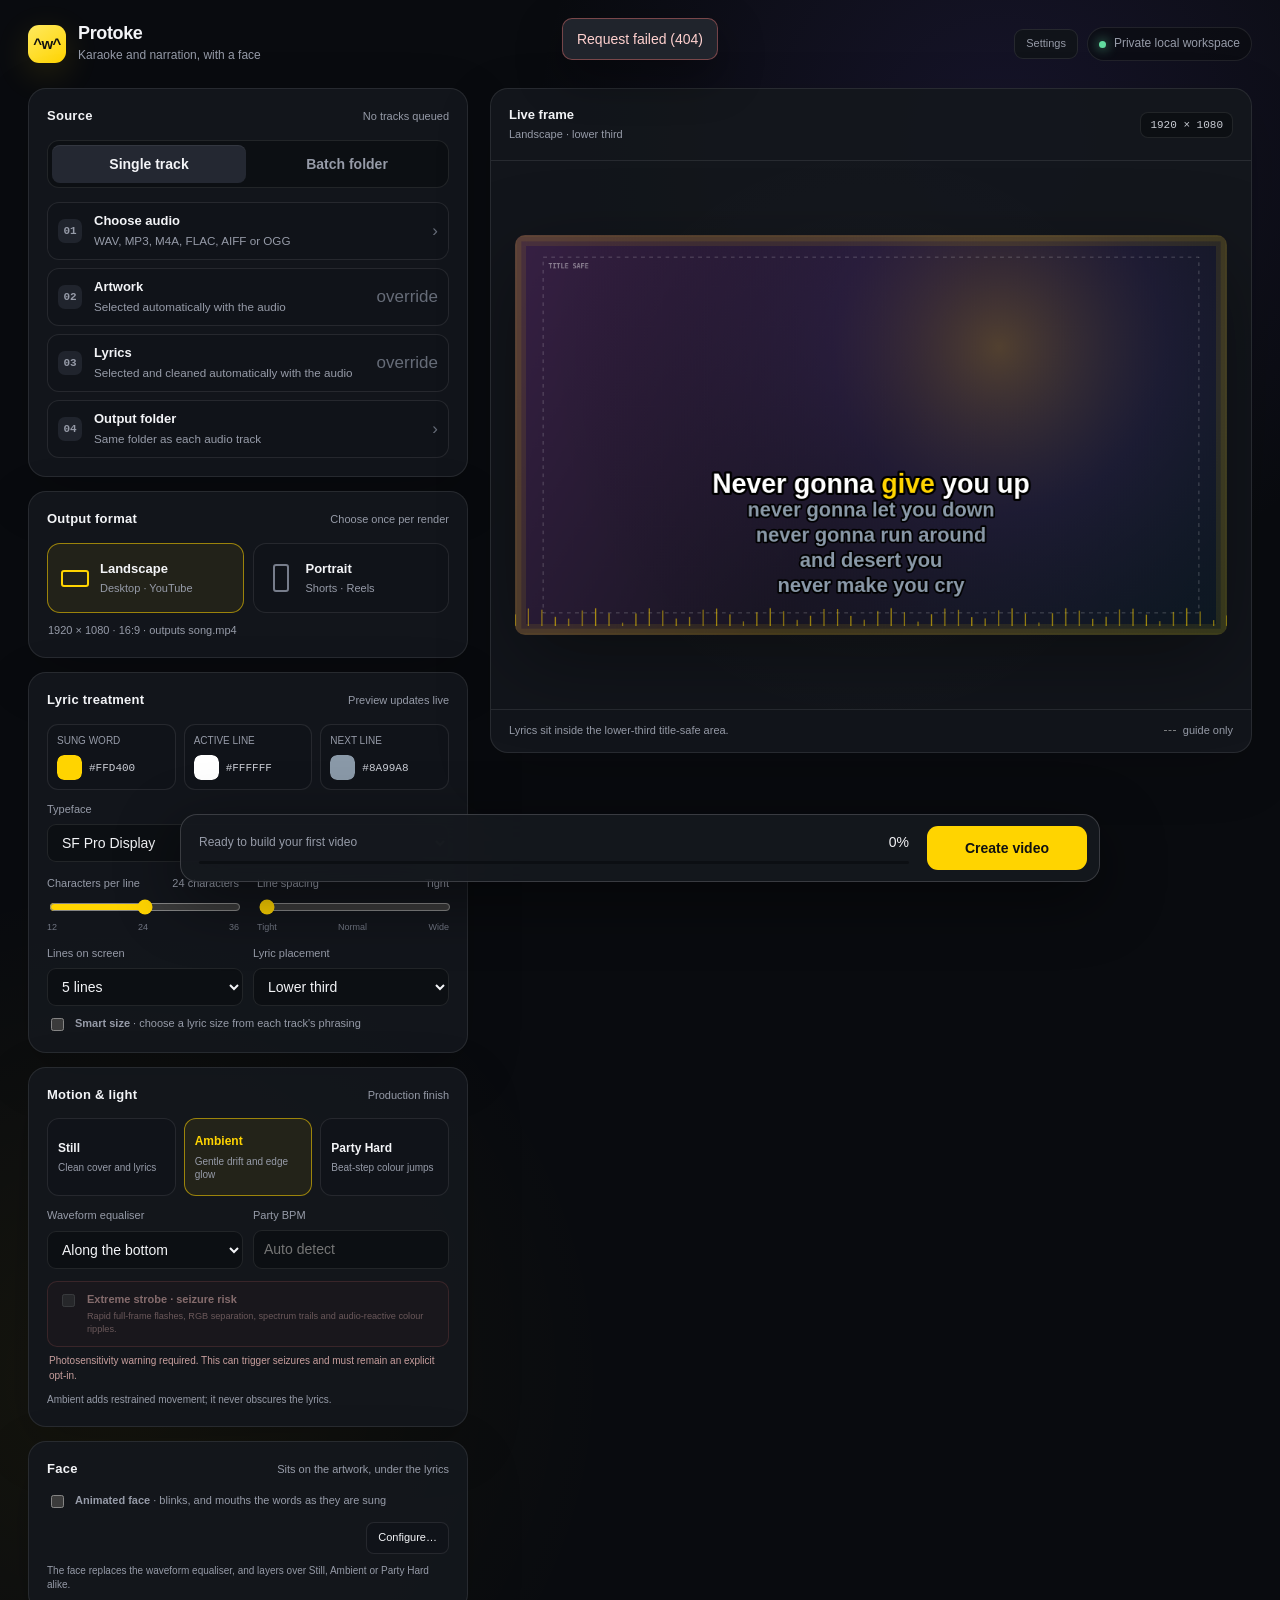
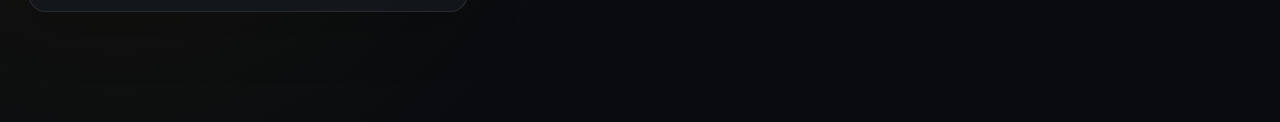
==== index.html @ 63c81ce2 "Protoke: a karaoke and narration renderer with a protogen visor face Split out of snepssen/tools-cor" ====
<!doctype html>
<html lang="en">
<head>
<meta charset="utf-8">
<meta name="viewport" content="width=device-width, initial-scale=1">
<title>Protoke</title>
<style>
  :root{color-scheme:dark;--bg:#090b0f;--panel:rgba(20,23,29,.92);--panel2:#101319;--edge:rgba(255,255,255,.09);--edge2:rgba(255,255,255,.16);--text:#f3f4f7;--muted:#969ba8;--accent:#ffd400;--green:#62dca0;--red:#ff7c78;--radius:18px}
  *{box-sizing:border-box} html{min-height:100%;background:var(--bg)}
  body{margin:0;min-height:100vh;color:var(--text);font:14px/1.45 Inter,ui-sans-serif,-apple-system,BlinkMacSystemFont,"SF Pro Display","Helvetica Neue",sans-serif;background:radial-gradient(circle at 78% 8%,rgba(87,65,174,.17),transparent 29rem),radial-gradient(circle at 9% 80%,rgba(255,212,0,.055),transparent 31rem),var(--bg)}
  button,input,select{font:inherit}button{color:inherit}button:focus-visible,input:focus-visible,select:focus-visible,summary:focus-visible{outline:2px solid var(--accent);outline-offset:2px}
  .app{width:min(1440px,100%);margin:0 auto;padding:24px 28px 110px}.topbar{display:flex;align-items:center;justify-content:space-between;gap:20px;margin-bottom:24px}.brand{display:flex;align-items:center;gap:12px}.mark{width:38px;height:38px;border-radius:11px;display:grid;place-items:center;color:#111;font-weight:900;font-size:15px;letter-spacing:-.5px;background:linear-gradient(145deg,#ffe95f,var(--accent));box-shadow:0 10px 35px rgba(255,212,0,.14)}
  h1{font-size:18px;line-height:1.1;margin:0;letter-spacing:-.02em}.eyebrow{margin-top:3px;color:var(--muted);font-size:12px}.local-badge{display:flex;align-items:center;gap:8px;padding:7px 11px;border:1px solid var(--edge);border-radius:999px;color:var(--muted);background:rgba(10,12,16,.62);font-size:12px}.local-badge i{width:7px;height:7px;border-radius:50%;background:var(--green);box-shadow:0 0 12px var(--green)}
  .workspace{display:grid;grid-template-columns:minmax(360px,440px) minmax(480px,1fr);gap:22px;align-items:start}.controls{display:grid;gap:14px}.panel{border:1px solid var(--edge);border-radius:var(--radius);background:var(--panel);box-shadow:0 18px 55px rgba(0,0,0,.17);overflow:hidden}.panel-body{padding:18px}.panel-title{display:flex;align-items:baseline;justify-content:space-between;gap:12px;margin:0 0 14px}.panel-title h2{margin:0;font-size:13px;letter-spacing:.02em}.panel-title span{color:var(--muted);font-size:11px}
  .segmented{display:grid;grid-template-columns:1fr 1fr;gap:4px;padding:4px;border:1px solid var(--edge);border-radius:12px;background:#0c0f13}.segment{appearance:none;border:0;background:transparent;color:var(--muted);padding:9px 10px;border-radius:8px;cursor:pointer;font-weight:650;transition:.16s ease}.segment:hover{color:var(--text)}.segment[aria-pressed="true"]{color:var(--text);background:#242832;box-shadow:0 1px 0 rgba(255,255,255,.07) inset}
  .source-list{display:grid;gap:8px;margin-top:14px}.source-row{width:100%;display:grid;grid-template-columns:26px minmax(0,1fr) auto;align-items:center;gap:10px;min-height:58px;padding:9px 10px;text-align:left;cursor:pointer;border:1px solid var(--edge);border-radius:12px;background:var(--panel2)}.source-row:hover{border-color:var(--edge2);background:#151922}.step{width:24px;height:24px;display:grid;place-items:center;border-radius:7px;color:var(--muted);background:#20242d;font:700 11px/1 ui-monospace,monospace}.source-copy{min-width:0}.source-copy strong{display:block;font-size:13px}.source-copy small{display:block;color:var(--muted);overflow:hidden;white-space:nowrap;text-overflow:ellipsis;margin-top:2px}.chevron{color:#666c78;font-size:17px}.file-list{display:none;margin:-1px 8px 4px 36px;color:var(--muted);font:11px/1.55 ui-monospace,monospace;max-height:76px;overflow:auto}.file-list.visible{display:block}
  .source-row.done{border-color:rgba(98,220,160,.24);background:rgba(98,220,160,.045)}.source-row.done .step{color:#07140e;background:var(--green)}.source-row.done .source-copy strong{color:#dff9ec}.source-row.done .chevron{font-size:10px;color:var(--green)}
  .format-grid{display:grid;grid-template-columns:1fr 1fr;gap:9px}.format-card{display:grid;grid-template-columns:30px minmax(0,1fr);gap:10px;align-items:center;min-height:70px;padding:12px;text-align:left;cursor:pointer;border:1px solid var(--edge);border-radius:13px;background:var(--panel2);transition:.16s ease}.format-card:hover{border-color:var(--edge2)}.format-card[aria-pressed="true"]{border-color:rgba(255,212,0,.55);background:rgba(255,212,0,.07)}.frame-icon{border:2px solid currentColor;border-radius:3px;color:#777d8b;justify-self:center}.frame-icon.landscape{width:28px;height:17px}.frame-icon.portrait{width:16px;height:28px}.format-card[aria-pressed="true"] .frame-icon{color:var(--accent)}.format-card strong,.format-card small{display:block}.format-card strong{font-size:13px}.format-card small{color:var(--muted);margin-top:2px;font-size:11px}.format-meta{margin:10px 1px 0;color:var(--muted);font-size:11px}
  .settings-grid{display:grid;grid-template-columns:repeat(3,1fr);gap:8px}.color-control{border:1px solid var(--edge);border-radius:11px;background:var(--panel2);padding:9px}.color-control label{display:block;color:var(--muted);font-size:10px;margin-bottom:7px}.color-line{display:flex;align-items:center;gap:7px}input[type="color"]{appearance:none;width:25px;height:25px;padding:0;border:0;border-radius:7px;background:none;cursor:pointer;overflow:hidden}input[type="color"]::-webkit-color-swatch-wrapper{padding:0}input[type="color"]::-webkit-color-swatch{border:0;border-radius:7px}.hex{font:11px ui-monospace,monospace;color:#c9ccd4}.field{display:grid;gap:6px;margin-top:12px}.field label,.range-head{color:var(--muted);font-size:11px}select,input[type="text"],input[type="number"]{width:100%;min-height:38px;color:var(--text);background:#0c0f13;border:1px solid var(--edge);border-radius:9px;padding:8px 10px}.range-row{display:grid;grid-template-columns:1fr 1fr;gap:18px;margin-top:14px}.range-head{display:flex;justify-content:space-between;gap:8px;margin-bottom:5px}input[type="range"]{width:100%;accent-color:var(--accent)}.range-labels{display:flex;justify-content:space-between;color:#707582;font-size:9px}.check{display:flex;gap:8px;align-items:flex-start;color:var(--muted);font-size:11px;margin-top:10px}.check input{accent-color:var(--accent);margin-top:2px}
  .layout-grid{display:grid;grid-template-columns:1fr 1fr;gap:10px}.energy-grid{display:grid;grid-template-columns:repeat(3,1fr);gap:8px}.energy-card{min-height:78px;padding:10px;text-align:left;cursor:pointer;border:1px solid var(--edge);border-radius:12px;background:var(--panel2)}.energy-card strong,.energy-card small{display:block}.energy-card strong{font-size:12px}.energy-card small{margin-top:4px;color:var(--muted);font-size:10px;line-height:1.35}.energy-card[aria-pressed="true"]{border-color:rgba(255,212,0,.55);background:rgba(255,212,0,.07)}.energy-card[aria-pressed="true"] strong{color:var(--accent)}.visual-fields{display:grid;grid-template-columns:1fr 1fr;gap:10px}.hint{margin:10px 0 0;color:var(--muted);font-size:10px}.field-note{color:#707582;font-size:10px;line-height:1.4}.face-fields{margin-top:4px}
  .scrim{position:fixed;inset:0;background:rgba(4,6,9,.72);backdrop-filter:blur(3px);display:none;z-index:60;align-items:flex-start;justify-content:center;padding:26px 16px;overflow:auto}
  .scrim.open{display:flex}
  .sheet{width:min(560px,100%);background:var(--panel);border:1px solid var(--edge);border-radius:16px;box-shadow:0 24px 60px rgba(0,0,0,.55)}
  .sheet-head{display:flex;align-items:center;justify-content:space-between;gap:12px;padding:15px 17px;border-bottom:1px solid var(--edge)}
  .sheet-head h2{font-size:14px;margin:0}
  .sheet-head p{margin:3px 0 0;color:var(--muted);font-size:10px}
  .sheet-body{padding:15px 17px 17px}
  .sheet-tabs{display:flex;gap:6px;margin-bottom:13px}
  .sheet-tab{flex:1;min-height:32px;border-radius:9px;border:1px solid var(--edge);background:var(--panel2);color:var(--muted);font-size:11px;cursor:pointer}
  .sheet-tab[aria-selected="true"]{border-color:rgba(255,212,0,.55);background:rgba(255,212,0,.07);color:var(--accent)}
  .sheet-page[hidden]{display:none}
  .close{min-height:30px;min-width:30px;border-radius:8px;border:1px solid var(--edge);background:var(--panel2);color:var(--text);cursor:pointer;font-size:15px;line-height:1}
  .summary-row{display:flex;align-items:center;justify-content:space-between;gap:10px;margin-top:11px}
  .summary-row .chips{display:flex;flex-wrap:wrap;gap:5px}
  .chip{font:10px ui-monospace,monospace;color:#c9ccd4;background:var(--panel2);border:1px solid var(--edge);border-radius:999px;padding:3px 8px}
  .gear{min-height:30px;border-radius:9px;border:1px solid var(--edge);background:var(--panel2);color:var(--muted);cursor:pointer;font-size:11px;padding:0 11px}
  .editor{margin-top:12px;border:1px solid var(--edge);border-radius:12px;background:var(--panel2);padding:11px}
  .editor summary{cursor:pointer;color:var(--muted);font-size:11px;list-style:none}
  .editor summary::-webkit-details-marker{display:none}
  .editor summary::before{content:"+ ";color:var(--accent)}
  .editor[open] summary::before{content:"– "}
  .editor-body{margin-top:11px}
  .dial-grid{display:grid;grid-template-columns:1fr 1fr;gap:9px 14px}
  .dial{display:grid;gap:3px}
  .dial label{display:flex;justify-content:space-between;color:var(--muted);font-size:10px}
  .dial label b{color:#c9ccd4;font-weight:500;font:11px ui-monospace,monospace}
  .dial input{width:100%}
  .dial-group{margin-top:11px;color:#707582;font-size:9px;letter-spacing:.09em;text-transform:uppercase}
  .preview-face{width:100%;height:150px;border:1px solid var(--edge);border-radius:10px;background:#07090c;display:block}
  .editor-actions{display:flex;gap:7px;margin-top:10px;align-items:center}
  .editor-actions input[type="text"]{flex:1;min-height:32px}
  .mini{min-height:32px;padding:0 11px;border-radius:8px;border:1px solid var(--edge);background:var(--panel2);color:var(--text);cursor:pointer;font-size:11px}
  .mini.danger{color:#ff8a8a}.face-fields[aria-disabled="true"]{opacity:.42;pointer-events:none}.face-toggles .check{margin-top:8px}
  .danger-toggle{display:flex;gap:9px;align-items:flex-start;margin-top:12px;padding:10px;border:1px solid rgba(255,124,120,.3);border-radius:10px;color:#ffc7c4;background:rgba(255,84,78,.055);font-size:11px}.danger-toggle input{margin-top:2px;accent-color:var(--red)}.danger-toggle strong,.danger-toggle small{display:block}.danger-toggle small{margin-top:2px;color:#c89f9e}.danger-toggle:has(input:disabled){opacity:.48}.danger-toggle:has(input:checked){border-color:rgba(255,124,120,.68);box-shadow:0 0 28px rgba(255,74,70,.09) inset}.safety-warning{margin:7px 2px 0;color:#c89f9e;font-size:10px}
  details.advanced{border-top:1px solid var(--edge)}details.advanced summary{cursor:pointer;padding:13px 18px;color:var(--muted);font-weight:600;list-style:none}details.advanced summary::-webkit-details-marker{display:none}details.advanced summary::after{content:"+";float:right;font-size:16px;font-weight:400}details.advanced[open] summary::after{content:"−"}.advanced-body{display:grid;gap:11px;padding:0 18px 18px}
  .preview-panel{position:sticky;top:20px;min-height:650px}.preview-head{display:flex;align-items:center;justify-content:space-between;gap:16px;padding:17px 18px;border-bottom:1px solid var(--edge)}.preview-head h2{margin:0;font-size:13px}.preview-head p{margin:2px 0 0;color:var(--muted);font-size:11px}.resolution{color:#c8cbd3;padding:6px 9px;background:#0c0f13;border:1px solid var(--edge);border-radius:8px;font:11px ui-monospace,monospace}.stage-wrap{min-height:548px;padding:24px;display:grid;place-items:center;background:radial-gradient(circle,rgba(255,255,255,.025),transparent 65%)}.canvas-shell{position:relative;max-width:100%;filter:drop-shadow(0 26px 42px rgba(0,0,0,.35));transition:width .2s ease}.canvas-shell.landscape{width:min(100%,880px)}.canvas-shell.portrait{width:min(52%,405px)}#preview{display:block;width:100%;height:auto;border-radius:10px;background:#18131d}.preview-foot{display:flex;justify-content:space-between;gap:14px;padding:13px 18px;border-top:1px solid var(--edge);color:var(--muted);font-size:11px}.safe-key{display:inline-flex;align-items:center;gap:7px}.safe-key i{width:12px;border-top:1px dashed rgba(255,255,255,.45)}
  .dock{position:fixed;left:50%;bottom:18px;transform:translateX(-50%);z-index:10;width:min(920px,calc(100% - 36px));display:grid;grid-template-columns:minmax(0,1fr) auto;align-items:center;gap:18px;padding:11px 12px 11px 18px;border:1px solid var(--edge2);border-radius:17px;background:rgba(22,25,31,.9);backdrop-filter:blur(22px);box-shadow:0 18px 65px rgba(0,0,0,.48)}.job{min-width:0}.job-line{display:flex;justify-content:space-between;gap:12px;align-items:center}#stage{color:#d3d6dd;white-space:nowrap;overflow:hidden;text-overflow:ellipsis;font-size:12px}#stage.idle{color:var(--muted)}.bar{height:3px;margin-top:8px;border-radius:3px;background:#0c0f13;overflow:hidden}.bar i{display:block;width:0;height:100%;background:var(--accent);transition:width .35s ease}.primary{border:0;min-width:160px;padding:12px 18px;cursor:pointer;border-radius:11px;color:#111;background:var(--accent);font-weight:800}.primary:hover{background:#ffe142;transform:translateY(-1px)}.primary:disabled{opacity:.45;cursor:default;transform:none}.log-drawer{grid-column:1/-1;display:none}.log-drawer.visible{display:block}.log-drawer summary{color:var(--muted);cursor:pointer;font-size:11px}#log{max-height:140px;overflow:auto;margin:7px 0 0;padding:10px;color:#aab2c1;background:#090b0f;border-radius:8px;white-space:pre-wrap;font:10px/1.5 ui-monospace,monospace}.notice{position:fixed;top:18px;left:50%;z-index:30;transform:translate(-50%,-14px);opacity:0;pointer-events:none;padding:10px 14px;border:1px solid var(--edge2);border-radius:10px;background:#20242c;box-shadow:0 16px 45px rgba(0,0,0,.4);transition:.2s ease}.notice.show{opacity:1;transform:translate(-50%,0)}.notice.error{color:#ffd1cf;border-color:rgba(255,124,120,.4)}.ok{color:var(--green)!important}.err{color:var(--red)!important}
  @media(max-width:920px){.app{padding:18px 16px 124px}.workspace{grid-template-columns:1fr}.preview-panel{position:static;min-height:0;grid-row:1}.stage-wrap{min-height:420px;padding:18px}.canvas-shell.portrait{width:min(58%,330px)}}
  @media(max-width:560px){.local-badge{display:none}.format-grid,.settings-grid,.range-row,.layout-grid,.visual-fields{grid-template-columns:1fr}.energy-grid{grid-template-columns:1fr}.energy-card{min-height:0}.stage-wrap{min-height:350px}.canvas-shell.portrait{width:min(72%,300px)}.dock{grid-template-columns:1fr;gap:9px;bottom:9px}.primary{width:100%}}
</style>
</head>
<body>
<div class="app">
  <header class="topbar"><div class="brand"><div class="mark" aria-hidden="true">^w^</div><div><h1>Protoke</h1><div class="eyebrow">Karaoke and narration, with a face</div></div></div><div style="display:flex;gap:9px;align-items:center"><button class="gear" id="openSettings" type="button">Settings</button><div class="local-badge"><i></i> Private local workspace</div></div></header>
  <main class="workspace">
    <section class="controls" aria-label="Video settings">
      <div class="panel"><div class="panel-body">
        <div class="panel-title"><h2>Source</h2><span id="queueCount">No tracks queued</span></div>
        <div class="segmented" aria-label="Input mode"><button class="segment" id="tabSingle" type="button" aria-pressed="true">Single track</button><button class="segment" id="tabBatch" type="button" aria-pressed="false">Batch folder</button></div>
        <div class="source-list">
          <button class="source-row" id="audioBtn" type="button"><span class="step">01</span><span class="source-copy"><strong id="audioLabel">Choose audio</strong><small id="audioPath">WAV, MP3, M4A, FLAC, AIFF or OGG</small></span><span class="chevron">›</span></button>
          <div class="file-list" id="fileList"></div>
          <button class="source-row" id="coverBtn" type="button"><span class="step">02</span><span class="source-copy"><strong id="coverLabel">Artwork</strong><small id="coverPath">Selected automatically with the audio</small></span><span class="chevron">override</span></button>
          <button class="source-row" id="lyricsBtn" type="button"><span class="step">03</span><span class="source-copy"><strong id="lyricsLabel">Lyrics</strong><small id="lyricsPath">Selected and cleaned automatically with the audio</small></span><span class="chevron">override</span></button>
          <button class="source-row" id="outBtn" type="button"><span class="step">04</span><span class="source-copy"><strong>Output folder</strong><small id="outPath">Same folder as each audio track</small></span><span class="chevron">›</span></button>
        </div>
      </div></div>
      <div class="panel"><div class="panel-body">
        <div class="panel-title"><h2>Output format</h2><span>Choose once per render</span></div>
        <div class="format-grid">
          <button class="format-card" type="button" data-format="landscape" aria-pressed="true"><span class="frame-icon landscape"></span><span><strong>Landscape</strong><small>Desktop · YouTube</small></span></button>
          <button class="format-card" type="button" data-format="portrait" aria-pressed="false"><span class="frame-icon portrait"></span><span><strong>Portrait</strong><small>Shorts · Reels</small></span></button>
        </div><p class="format-meta" id="formatMeta">1920 × 1080 · 16:9 · outputs song.mp4</p>
      </div></div>
      <div class="panel">
        <div class="panel-body">
          <div class="panel-title"><h2>Lyric treatment</h2><span>Preview updates live</span></div>
          <div class="settings-grid">
            <div class="color-control"><label for="cAccent">SUNG WORD</label><div class="color-line"><input type="color" id="cAccent" value="#ffd400"><span class="hex" id="accentHex">#FFD400</span></div></div>
            <div class="color-control"><label for="cActive">ACTIVE LINE</label><div class="color-line"><input type="color" id="cActive" value="#ffffff"><span class="hex" id="activeHex">#FFFFFF</span></div></div>
            <div class="color-control"><label for="cInactive">NEXT LINE</label><div class="color-line"><input type="color" id="cInactive" value="#8a99a8"><span class="hex" id="inactiveHex">#8A99A8</span></div></div>
          </div>
          <div class="field"><label for="font">Typeface</label><select id="font"><option>SF Pro Display</option><option>SF Pro Rounded</option><option>Helvetica Neue</option><option>Avenir Next</option><option>Futura</option><option>Geneva</option><option>Lato</option><option>Arial Black</option><option>Impact</option><option>Verdana</option><option value="__custom">Custom…</option></select><input type="text" id="fontCustom" placeholder="Installed font name" hidden></div>
          <div class="range-row">
            <div><div class="range-head"><label for="sizeSlider">Characters per line</label><span id="sizeValue">24 characters</span></div><input type="range" id="sizeSlider" min="0" max="2" step="1" value="1"><div class="range-labels"><span id="charsLow">12</span><span id="charsMid">24</span><span id="charsHigh">36</span></div></div>
            <div><div class="range-head"><label for="spaceSlider">Line spacing</label><span id="spaceValue">Tight</span></div><input type="range" id="spaceSlider" min="0" max="2" step="1" value="0"><div class="range-labels"><span>Tight</span><span>Normal</span><span>Wide</span></div></div>
          </div>
          <div class="layout-grid">
            <div class="field"><label for="lineCount">Lines on screen</label><select id="lineCount"><option value="1">1 line</option><option value="2">2 lines</option><option value="3">3 lines</option><option value="4">4 lines</option><option value="5" selected>5 lines</option></select></div>
            <div class="field"><label for="lyricPosition">Lyric placement</label><select id="lyricPosition"><option value="lower" selected>Lower third</option><option value="center">Centre</option></select></div>
          </div>
          <label class="check"><input type="checkbox" id="smartSize"><span><strong>Smart size</strong> · choose a lyric size from each track's phrasing</span></label>
        </div>
      </div>
      <div class="panel"><div class="panel-body">
        <div class="panel-title"><h2>Motion &amp; light</h2><span>Production finish</span></div>
        <div class="energy-grid" aria-label="Visual energy">
          <button class="energy-card" type="button" data-visual="still" aria-pressed="false"><strong>Still</strong><small>Clean cover and lyrics</small></button>
          <button class="energy-card" type="button" data-visual="ambient" aria-pressed="true"><strong>Ambient</strong><small>Gentle drift and edge glow</small></button>
          <button class="energy-card" type="button" data-visual="party" aria-pressed="false"><strong>Party Hard</strong><small>Beat-step colour jumps</small></button>
        </div>
        <div class="visual-fields">
          <div class="field"><label for="waveform">Waveform equaliser</label><select id="waveform"><option value="off">Off</option><option value="bottom" selected>Along the bottom</option><option value="side">Along the side</option></select></div>
          <div class="field" id="bpmField"><label for="bpm">Party BPM</label><input type="number" id="bpm" min="40" max="240" step="1" placeholder="Auto detect"></div>
        </div>
        <label class="danger-toggle"><input type="checkbox" id="extremeMode" disabled><span><strong>Extreme strobe · seizure risk</strong><small>Rapid full-frame flashes, RGB separation, spectrum trails and audio-reactive colour ripples.</small></span></label>
        <p class="safety-warning">Photosensitivity warning required. This can trigger seizures and must remain an explicit opt-in.</p>
        <p class="hint" id="visualHint">Ambient adds restrained movement; it never obscures the lyrics.</p>
      </div></div>
      <div class="panel"><div class="panel-body">
        <div class="panel-title"><h2>Face</h2><span>Sits on the artwork, under the lyrics</span></div>
        <label class="check"><input type="checkbox" id="face"><span><strong>Animated face</strong> · blinks, and mouths the words as they are sung</span></label>
        <div class="summary-row">
          <div class="chips" id="faceSummary"></div>
          <button class="mini" id="faceConfigure" type="button">Configure…</button>
        </div>
        <p class="hint" id="faceHint">The face replaces the waveform equaliser, and layers over Still, Ambient or Party Hard alike.</p>
      </div></div>
    </section>
    <section class="panel preview-panel" aria-label="Live video preview">
      <div class="preview-head"><div><h2>Live frame</h2><p id="previewLabel">Landscape lyric placement</p></div><span class="resolution" id="resolution">1920 × 1080</span></div>
      <div class="stage-wrap"><div class="canvas-shell landscape" id="canvasShell"><canvas id="preview" width="960" height="540"></canvas></div></div>
      <div class="preview-foot"><span id="safeNote">Lyrics sit inside the lower-third title-safe area.</span><span class="safe-key"><i></i> guide only</span></div>
    </section>
  </main>
</div>
<div class="dock" aria-live="polite"><div class="job"><div class="job-line"><span id="stage" class="idle">Ready to build your first video</span><span id="percent">0%</span></div><div class="bar"><i id="fill"></i></div></div><button class="primary" id="go" type="button">Create video</button><details class="log-drawer" id="logDrawer"><summary>Processing details</summary><pre id="log"></pre></details></div>

<div class="scrim" id="faceModal" role="dialog" aria-modal="true" aria-labelledby="faceModalTitle">
  <div class="sheet">
    <div class="sheet-head">
      <div><h2 id="faceModalTitle">Face</h2><p>Everything the face does, in one place.</p></div>
      <button class="close" data-close="faceModal" type="button" aria-label="Close">×</button>
    </div>
    <div class="sheet-body">
      <div class="sheet-tabs" role="tablist">
        <button class="sheet-tab" type="button" role="tab" data-page="facePageLook" aria-selected="true">Look</button>
        <button class="sheet-tab" type="button" role="tab" data-page="facePageMotion" aria-selected="false">Motion</button>
        <button class="sheet-tab" type="button" role="tab" data-page="facePageShape" aria-selected="false">Shape</button>
      </div>

      <div class="sheet-page" id="facePageLook">
        <div class="field"><label for="faceExpression">Resting expression</label><select id="faceExpression"></select><small class="field-note">Singing and blinks override this.</small></div>
        <div class="field"><label for="faceStyle">Style</label><select id="faceStyle"><option value="solid" selected>Solid · smooth outlines</option><option value="matrix">Matrix · LED cell grid</option></select></div>
        <div class="field"><label for="facePlacement">Placement</label><select id="facePlacement"><option value="upper" selected>Upper</option><option value="center">Centre</option><option value="lower">Lower</option></select></div>
        <div><div class="range-head"><label for="faceScale">Size</label><span id="faceScaleValue">62% of frame</span></div><input type="range" id="faceScale" min="20" max="110" step="2" value="62"></div>
        <div class="color-control" style="margin-top:12px"><label for="faceColor">FACE COLOUR</label><div class="color-line"><input type="color" id="faceColor" value="#ffd400" disabled><span class="hex" id="faceColorHex">Matches sung word</span></div></div>
        <label class="check"><input type="checkbox" id="faceColorCustom"><span>Set the face colour separately from the lyrics</span></label>
        <label class="check"><input type="checkbox" id="faceGlow" checked><span>Neon bloom</span></label>
      </div>

      <div class="sheet-page" id="facePageMotion" hidden>
        <div><div class="range-head"><label for="faceMotion">Head movement</label><span id="faceMotionValue">Normal</span></div><input type="range" id="faceMotion" min="0" max="200" step="10" value="100"></div>
        <p class="hint">The head bobs to the beat where there is one, and breathes where there is not.</p>
        <div style="margin-top:12px"><div class="range-head"><label for="faceBlink">Blinks</label><span id="faceBlinkValue">every 5.0s</span></div><input type="range" id="faceBlink" min="20" max="140" step="5" value="50"><div class="range-labels"><span>frequent</span><span>rested</span></div></div>
        <p class="hint">Rested eyes go about ten seconds; an awake, talking person is nearer four or five.</p>
        <label class="check"><input type="checkbox" id="faceVocals" checked><span><strong>Follow wordless singing</strong> · yodels and held notes the lyric sheet does not contain.</span></label>
      </div>

      <div class="sheet-page" id="facePageShape" hidden>
        <canvas class="preview-face" id="facePreview" width="760" height="300"></canvas>
        <div class="dial-group">Eyes</div>
        <div class="dial-grid" id="eyeDials"></div>
        <div class="dial-group">Mouth</div>
        <div class="dial-grid" id="mouthDials"></div>
        <div class="dial-group">Whole face</div>
        <div class="dial-grid" id="faceDials"></div>
        <div class="editor-actions">
          <input type="text" id="presetName" placeholder="Save this face as…" maxlength="48">
          <button class="mini" id="presetSave" type="button">Save</button>
          <button class="mini danger" id="presetDelete" type="button" hidden>Delete</button>
        </div>
        <p class="hint" id="editorHint">Sliders show the face the renderer will draw, not an approximation of it.</p>
      </div>
    </div>
  </div>
</div>

<div class="scrim" id="settingsModal" role="dialog" aria-modal="true" aria-labelledby="settingsTitle">
  <div class="sheet">
    <div class="sheet-head">
      <div><h2 id="settingsTitle">Settings</h2><p>Transcription and audio tools. These apply to every render.</p></div>
      <button class="close" data-close="settingsModal" type="button" aria-label="Close">×</button>
    </div>
    <div class="sheet-body">
      <div class="dial-group">Transcription</div>
      <div class="field"><label for="engine">Engine</label><select id="engine"><option value="auto">Automatic</option></select><small class="field-note" id="engineNote"></small></div>
      <div class="field" id="mwCmdField" hidden><label for="mwCmd">MacWhisper command</label><input type="text" id="mwCmd"></div>
      <div class="field"><label for="lineGap">New line after silence (seconds)</label><input type="number" id="lineGap" value="1.2" min="0.2" max="4" step="0.1"></div>
      <label class="check"><input type="checkbox" id="reuseJson" checked><span>Reuse timed JSON beside the audio when available</span></label>

      <div class="dial-group">Vocal separation</div>
      <div class="field" id="separationField"><label for="separationQuality">Isolate the voice</label><select id="separationQuality"><option value="off" selected>Off · estimate from the mix</option><option value="fast">Fast · Demucs</option><option value="smooth">Smooth · MDX-Net</option></select><small class="field-note" id="separationNote"></small></div>
      <label class="check"><input type="checkbox" id="keepVocalStem"><span>Keep the isolated vocal beside the track</span></label>
      <p class="hint" id="ffmpegNote"></p>
    </div>
  </div>
</div>
<div class="notice" id="notice" role="status"></div>
<script>
'use strict';
let mode='single',files=[],assetMatches=[],cover='',outDir='',lyricsFile='',formatName='landscape',visualMode='ambient';
let jobId=null,poll=null,noticeTimer=null,fxTick=0,engines=[],separators=[];
let formats={landscape:{width:1920,height:1080,suffix:'',inactive_y:950,sizes:{big:[12,108,80],default:[24,72,54],dense:[36,54,42]}},portrait:{width:1080,height:1920,suffix:'-short',inactive_y:1450,sizes:{big:[10,96,72],default:[18,72,54],dense:[26,54,42]}}};
const serverToken=new URLSearchParams(location.search).get('token')||'';
const $=id=>document.getElementById(id),SIZE_MODES=['big','default','dense'],SPACE_MODES=['tight','normal','wide'],SPACE_F={tight:.95,normal:1.25,wide:1.6};
async function api(path,body){const response=await fetch(path,{method:body?'POST':'GET',headers:{'Content-Type':'application/json','X-Protoke-Token':serverToken},body:body?JSON.stringify(body):undefined});const data=await response.json().catch(()=>({}));if(!response.ok)throw new Error(data.error||`Request failed (${response.status})`);return data}
function basename(path){return path?path.split('/').filter(Boolean).pop():''}
function showNotice(message,type=''){clearTimeout(noticeTimer);$('notice').textContent=message;$('notice').className=`notice ${type} show`;noticeTimer=setTimeout(()=>$('notice').className='notice',3200)}
async function choose(kind,apply){try{const result=await api('/api/pick',{kind});
  // Some desktops have no file dialog at all. Rather than dead-ending, take a
  // typed path and resolve it server-side exactly as the picker would have.
  if(result.typePathInstead){const typed=window.prompt(`${result.error}\n\nPath:`);if(!typed)return;const resolved=await api('/api/expand',{kind,path:typed});if(resolved.error)throw new Error(resolved.error);apply(resolved.paths||[]);return}
  if(result.error)throw new Error(result.error);apply(result.paths||[])}catch(error){showNotice(error.message,'error')}}
function setMode(next){mode=next;files=[];renderFiles();$('tabSingle').setAttribute('aria-pressed',next==='single');$('tabBatch').setAttribute('aria-pressed',next==='batch');$('audioLabel').textContent=next==='single'?'Choose audio':'Choose audio folder';$('audioPath').textContent=next==='single'?'WAV, MP3, M4A, FLAC, AIFF or OGG':'All supported tracks in one folder';$('go').textContent=next==='single'?'Create video':'Create videos'}
function assetState(id,labelId,pathId,ready,label,detail){const row=$(id);row.classList.toggle('done',ready);row.querySelector('.step').textContent=ready?'✓':id==='coverBtn'?'02':'03';row.querySelector('.chevron').textContent='override';$(labelId).textContent=label;$(pathId).textContent=detail}
function drawAssetList(){const count=files.length,inspected=count>0&&assetMatches.length===count,artCount=assetMatches.filter(item=>item.cover).length,lyricCount=assetMatches.filter(item=>item.lyrics).length,ready=assetMatches.filter(item=>item.cover&&item.lyrics).length;$('queueCount').textContent=count?(inspected?`${ready}/${count} fully matched`:'Checking companions…'):'No tracks queued';if(cover)assetState('coverBtn','coverLabel','coverPath',true,'Artwork override ready',basename(cover));else if(inspected&&artCount===count)assetState('coverBtn','coverLabel','coverPath',true,'Artwork ready',count===1?basename(assetMatches[0].cover):`${artCount} companion images auto-matched`);else assetState('coverBtn','coverLabel','coverPath',false,inspected?'Artwork needs attention':'Artwork',inspected?`${count-artCount} missing · choose an override`:'Selected automatically with the audio');if(lyricsFile)assetState('lyricsBtn','lyricsLabel','lyricsPath',true,'Lyric override ready',basename(lyricsFile));else if(inspected&&lyricCount===count)assetState('lyricsBtn','lyricsLabel','lyricsPath',true,'Lyrics ready',count===1?basename(assetMatches[0].lyrics):`${lyricCount} lyric files auto-matched and cleaned`);else assetState('lyricsBtn','lyricsLabel','lyricsPath',false,inspected?'Lyrics optional':'Lyrics',inspected?`${count-lyricCount} missing · raw transcription will be used`:'Selected and cleaned automatically with the audio');const list=$('fileList');list.replaceChildren();list.classList.toggle('visible',count>1);files.forEach((file,index)=>{const match=assetMatches.find(item=>item.audio===file)||{};const row=document.createElement('div');row.textContent=`${String(index+1).padStart(2,'0')}  ${basename(file)}  ·  art ${match.cover?'✓':'—'}  lyrics ${match.lyrics?'✓':'—'}`;list.append(row)})}
async function inspectAssets(){if(!files.length){assetMatches=[];drawAssetList();return}try{const result=await api('/api/assets',{files});assetMatches=result.items||[];drawAssetList()}catch(error){assetMatches=[];drawAssetList();showNotice(error.message,'error')}}
function renderFiles(){const count=files.length;if(count)$('audioPath').textContent=count===1?basename(files[0]):`${count} audio files ready`;assetMatches=[];drawAssetList();inspectAssets();updateOutputHint()}
function updateOutputHint(){const source=files[0]?basename(files[0]).replace(/\.[^.]+$/,''):'song',profile=formats[formatName];$('formatMeta').textContent=`${profile.width} × ${profile.height} · ${formatName==='landscape'?'16:9':'9:16'} · outputs ${source}${profile.suffix}.mp4`}
function updatePreviewCopy(){const centre=$('lyricPosition').value==='center';$('previewLabel').textContent=`${formatName==='landscape'?'Landscape':'Portrait'} · ${centre?'centred':'lower third'}`;$('safeNote').textContent=centre?'Lyrics are centred within the title-safe area.':formatName==='portrait'?'Lower placement leaves room for mobile platform controls.':'Lyrics sit inside the lower-third title-safe area.'}
function setFormat(next){formatName=next;document.querySelectorAll('.format-card').forEach(button=>button.setAttribute('aria-pressed',button.dataset.format===next));const profile=formats[next];$('resolution').textContent=`${profile.width} × ${profile.height}`;updatePreviewCopy();$('canvasShell').className=`canvas-shell ${next}`;updateOutputHint();syncTreatment()}
function setVisual(next){visualMode=next;document.querySelectorAll('.energy-card').forEach(button=>button.setAttribute('aria-pressed',button.dataset.visual===next));$('bpm').disabled=next!=='party';$('extremeMode').disabled=next!=='party';$('visualHint').textContent=next==='still'?'No movement or lighting is added; the waveform remains independently selectable.':next==='party'?'Colour changes jump on each beat. Leave BPM empty to estimate it from the track.':'Ambient adds restrained movement; it never obscures the lyrics.';drawPreview()}
function fontFamily(){const selected=$('font').value,font=selected==='__custom'?($('fontCustom').value||'Arial Black'):selected;return `"${font}","Helvetica Neue",sans-serif`}
function sizeMode(){return SIZE_MODES[+$('sizeSlider').value]}function spaceMode(){return SPACE_MODES[+$('spaceSlider').value]}
let highlighted=0;
function drawPreview(){
  const profile=formats[formatName],portrait=formatName==='portrait',canvas=$('preview');
  canvas.width=portrait?405:960;canvas.height=portrait?720:540;
  const ctx=canvas.getContext('2d'),scale=canvas.width/profile.width,sizes=profile.sizes[sizeMode()]||profile.sizes.default,activeSize=sizes[1]*scale,inactiveSize=sizes[2]*scale,gap=sizes[1]*SPACE_F[spaceMode()]*scale,lineCount=+$('lineCount').value||5,position=$('lyricPosition').value;
  const gradient=ctx.createLinearGradient(0,0,canvas.width,canvas.height);gradient.addColorStop(0,'#372044');gradient.addColorStop(.52,'#171521');gradient.addColorStop(1,'#0b1820');ctx.fillStyle=gradient;ctx.fillRect(0,0,canvas.width,canvas.height);
  const glow=ctx.createRadialGradient(canvas.width*.68,canvas.height*.28,0,canvas.width*.68,canvas.height*.28,canvas.width*.65);glow.addColorStop(0,'rgba(255,188,91,.26)');glow.addColorStop(.36,'rgba(106,65,178,.13)');glow.addColorStop(1,'rgba(0,0,0,0)');ctx.fillStyle=glow;ctx.fillRect(0,0,canvas.width,canvas.height);
  const extreme=visualMode==='party'&&$('extremeMode').checked;if(visualMode!=='still'){const pulse=extreme?(.24+(fxTick%3)*.07):visualMode==='party'?(.14+(highlighted%4)*.035):.09;ctx.save();ctx.strokeStyle=$('cAccent').value;ctx.globalAlpha=pulse;for(let i=0;i<(extreme?6:3);i++){ctx.lineWidth=4+i*5;ctx.strokeRect(i*4,i*4,canvas.width-i*8,canvas.height-i*8)}ctx.restore()}if(visualMode==='party'){ctx.save();ctx.globalCompositeOperation='screen';ctx.globalAlpha=extreme?(fxTick%2?.10:.30):.08;ctx.fillStyle=`hsl(${((extreme?fxTick:highlighted)*83)%360} 96% 56%)`;ctx.fillRect(0,0,canvas.width,canvas.height);if(extreme){ctx.globalAlpha=.14;ctx.fillStyle='#ff003c';ctx.fillRect(7,0,canvas.width,canvas.height);ctx.fillStyle='#00c8ff';ctx.fillRect(-7,0,canvas.width,canvas.height);const ripple=ctx.createRadialGradient(canvas.width/2,canvas.height/2,0,canvas.width/2,canvas.height/2,Math.max(canvas.width,canvas.height)*.7);ripple.addColorStop(0,'rgba(255,255,255,0)');ripple.addColorStop((fxTick%10)/12,'rgba(255,212,0,.32)');ripple.addColorStop(Math.min(1,(fxTick%10)/12+.08),'rgba(0,0,0,0)');ctx.fillStyle=ripple;ctx.fillRect(0,0,canvas.width,canvas.height)}ctx.restore()}
  ctx.save();ctx.strokeStyle='rgba(255,255,255,.28)';ctx.setLineDash([5,6]);ctx.lineWidth=1;const inset=portrait?30:38,top=portrait?62:30,bottom=portrait?98:30;ctx.strokeRect(inset,top,canvas.width-inset*2,canvas.height-top-bottom);ctx.restore();ctx.fillStyle='rgba(255,255,255,.45)';ctx.font='600 9px ui-monospace,monospace';ctx.textAlign='left';ctx.fillText(portrait?'MOBILE SAFE AREA':'TITLE SAFE',inset+7,top+15);
  const sample=portrait?[['Never','gonna','give'],['you','up'],['never','gonna','let'],['you','down'],['never','gonna','run']]:[['Never','gonna','give','you','up'],['never','gonna','let','you','down'],['never','gonna','run','around'],['and','desert','you'],['never','make','you','cry']],lines=sample.slice(0,lineCount),inactiveY=position==='center'?canvas.height/2+gap*(lines.length-1)/2:profile.inactive_y*scale;
  if($('face').checked)drawFace(ctx,canvas);
  const totalWords=lines.reduce((count,line)=>count+line.length,0),activeWord=highlighted%totalWords;let offset=0;
  ctx.textAlign='center';ctx.textBaseline='middle';ctx.lineJoin='round';
  lines.forEach((line,lineIndex)=>{const current=activeWord>=offset&&activeWord<offset+line.length,fontSize=current?activeSize:inactiveSize,y=inactiveY-gap*(lines.length-1-lineIndex);ctx.font=`${current?800:700} ${fontSize}px ${fontFamily()}`;const widths=line.map(word=>ctx.measureText(word+' ').width),total=widths.reduce((a,b)=>a+b,0);let x=canvas.width/2-total/2;line.forEach((word,wordIndex)=>{const cx=x+widths[wordIndex]/2;x+=widths[wordIndex];ctx.strokeStyle='#000';ctx.lineWidth=Math.max(2,fontSize/6);ctx.strokeText(word,cx,y);ctx.fillStyle=offset+wordIndex===activeWord?$('cAccent').value:(current?$('cActive').value:$('cInactive').value);ctx.fillText(word,cx,y)});offset+=line.length});
  if($('waveform').value!=='off'){const side=$('waveform').value==='side',bars=side?28:54;ctx.save();ctx.strokeStyle=$('cAccent').value;ctx.globalAlpha=.6;ctx.lineWidth=1.5;for(let i=0;i<bars;i++){const amp=(.18+.82*Math.abs(Math.sin(i*.71+highlighted*.3)))*(side?canvas.width*.045:canvas.height*.045);ctx.beginPath();if(side){const y=i*canvas.height/(bars-1);ctx.moveTo(canvas.width-12,y);ctx.lineTo(canvas.width-12-amp,y)}else{const x=i*canvas.width/(bars-1);ctx.moveTo(x,canvas.height-12);ctx.lineTo(x,canvas.height-12-amp)}ctx.stroke()}ctx.restore()}
}
// Mirrors face_render.py's proportions closely enough to place and colour
// the face; the render itself is drawn by libass, not by this canvas.
const FACE_PLACEMENT={upper:.34,center:.46,lower:.62};
const FACE_EXPRESSIONS={visor:['wedge','smirk'],wave:['wedge','wave'],sharp:['angry','wave'],smug:['lidded','smirk'],content:['caret','_'],happy:['caret','w'],wide:['round','_'],sleepy:['line','_'],delighted:['caret','o'],curious:['round','w']};
function faceColour(){return $('faceColorCustom').checked?$('faceColor').value:$('cAccent').value}
function drawEye(ctx,cx,cy,unit,kind,open,side){
  const shut=152*.86*unit,thick=Math.max(1.5,(17+(62-17)*open)*unit),ex=cx+side*300*unit,ey=cy-148*unit;
  ctx.lineWidth=thick;
  if(kind==='round'){const rx=(shut+(104*unit-shut)*open),ry=Math.max(8.5*unit,118*unit*open);ctx.beginPath();ctx.ellipse(ex,ey,rx,ry,0,0,Math.PI*2);ctx.fill();return}
  if(kind==='line'||open<=0.02){ctx.lineWidth=Math.max(1.5,17*unit);ctx.beginPath();ctx.moveTo(ex-shut,ey);ctx.lineTo(ex+shut,ey);ctx.stroke();return}
  const hw=shut+(152*unit-shut)*open,rise=104*unit*open;
  ctx.beginPath();
  if(kind==='lidded'){ctx.lineWidth=thick*.92;ctx.moveTo(ex-side*hw,ey-rise*.16);ctx.quadraticCurveTo(ex+side*hw*.35,ey-rise*.26,ex+side*hw,ey+rise*.46)}
  else{ctx.moveTo(ex-hw,ey+rise/2);ctx.quadraticCurveTo(ex-hw*.34,ey-rise*.62,ex,ey-rise/2);ctx.quadraticCurveTo(ex+hw*.34,ey-rise*.62,ex+hw,ey+rise/2)}
  ctx.stroke();
}
function drawFace(ctx,canvas){
  const profile=formats[formatName],scale=canvas.width/profile.width;
  const width=Math.min(profile.width,profile.height*1.35)*(+$('faceScale').value/100)*scale,unit=width/1000;
  const amount=+$('faceMotion').value/100;
  // The head bobs and tilts; the preview runs it off its own clock.
  const beat=fxTick/9,nod=Math.pow((Math.cos(Math.PI*2*beat)+1)/2,2)-0.4;
  const cx=canvas.width/2+Math.sin(beat/8)*0.011*width*amount;
  const cy=canvas.height*(FACE_PLACEMENT[$('facePlacement').value]||.34)+nod*0.022*width*amount;
  const tilt=Math.sin(beat/6)*1.2*amount*Math.PI/180;
  const preset=FACE_EXPRESSIONS[$('faceExpression').value]||FACE_EXPRESSIONS.visor;
  const blinking=fxTick%38<2,speaking=highlighted%4<2,open=blinking?0:1;
  ctx.save();ctx.translate(cx,cy);ctx.rotate(-tilt);ctx.translate(-cx,-cy);
  ctx.strokeStyle=faceColour();ctx.fillStyle=faceColour();ctx.lineCap='round';ctx.lineJoin='round';
  if($('faceGlow').checked){ctx.shadowColor=faceColour();ctx.shadowBlur=24*unit*1000/900}
  drawEye(ctx,cx,cy,unit,preset[0],open,1);
  drawEye(ctx,cx,cy,unit,preset[0],open,-1);
  const my=cy+152*unit;
  // The mouth is solid, so the preview fills it rather than stroking a ring.
  if(speaking){ctx.beginPath();ctx.ellipse(cx,my,360*unit*.78,Math.max(17*unit,210*unit*.30),0,0,Math.PI*2);ctx.fill()}
  else if(preset[1]==='w'){const hw=360*unit*.82,d=62*unit;ctx.lineWidth=Math.max(1.5,34*unit);ctx.beginPath();ctx.moveTo(cx-hw,my-d*.62);ctx.quadraticCurveTo(cx-hw*.5,my+d*1.35,cx,my-d*.42);ctx.quadraticCurveTo(cx+hw*.5,my+d*1.35,cx+hw,my-d*.62);ctx.stroke()}
  else if(preset[1]==='o'){ctx.beginPath();ctx.ellipse(cx,my,360*unit*.30,210*unit*.49,0,0,Math.PI*2);ctx.fill()}
  else if(preset[1]==='smirk'){const hw=360*unit*.76,l=78*unit;ctx.lineWidth=Math.max(1.5,34*unit);ctx.beginPath();ctx.moveTo(cx-hw,my+l*.30);ctx.quadraticCurveTo(cx+hw*.28,my+l*.62,cx+hw,my-l*.95);ctx.stroke()}
  else{const hw=360*unit*.70;ctx.lineWidth=Math.max(1.5,34*unit);ctx.beginPath();ctx.moveTo(cx-hw,my);ctx.lineTo(cx+hw,my);ctx.stroke()}
  ctx.restore();
}
// ---- face editor --------------------------------------------------------
// The preview frames come from the server, drawn by the same geometry the
// renderer uses. Redrawing the face in JavaScript would be a second
// implementation that drifts from the first, and an editor that lies about
// the result is worse than no editor.
let dialSpec=null,dials=null,presets=[],previewFrames=null,previewTimer=null,previewAt=0,previewPending=null;

function buildDials(){
  if(!dialSpec)return;
  const groups=[['eyeDials',dialSpec.eye,'eye'],['mouthDials',dialSpec.mouth,'mouth'],['faceDials',dialSpec.face,null]];
  for(const [id,spec,section] of groups){
    const host=$(id);host.replaceChildren();
    for(const [name,[low,high]] of Object.entries(spec)){
      const wrap=document.createElement('div');wrap.className='dial';
      const label=document.createElement('label');
      const text=document.createElement('span');text.textContent=name;
      const value=document.createElement('b');
      const slider=document.createElement('input');
      slider.type='range';slider.min=String(low);slider.max=String(high);
      slider.step=String(Math.max(0.01,(high-low)/100));
      slider.dataset.section=section||'';slider.dataset.name=name;
      label.append(text,value);wrap.append(label,slider);host.append(wrap);
      slider.addEventListener('input',()=>{
        const target=section?dials[section]:dials;
        target[name]=+slider.value;value.textContent=(+slider.value).toFixed(2);
        schedulePreview();
      });
    }
  }
  showDials();
}
function showDials(){
  if(!dials)return;
  document.querySelectorAll('#eyeDials input,#mouthDials input,#faceDials input').forEach(slider=>{
    const section=slider.dataset.section,name=slider.dataset.name;
    const value=section?dials[section][name]:dials[name];
    if(value===undefined)return;
    slider.value=String(value);
    slider.previousElementSibling.querySelector('b').textContent=(+value).toFixed(2);
  });
}
function currentPreset(){return presets.find(item=>item.name===$('faceExpression').value)||null}
function loadDialsFromPreset(){
  const preset=currentPreset();
  if(!preset)return;
  dials=JSON.parse(JSON.stringify(preset.dials));
  $('presetDelete').hidden=preset.builtin;
  $('presetName').value=preset.builtin?'':preset.name;
  showDials();schedulePreview();
}
function schedulePreview(){
  clearTimeout(previewPending);
  previewPending=setTimeout(drawPreviewLoop,140);
}
async function drawPreviewLoop(){
  if(!dials||!$('faceModal').classList.contains('open'))return;
  try{
    const result=await api('/api/face/preview',{dials,style:$('faceStyle').value,
      motion:(+$('faceMotion').value/100)*(dials.motion===undefined?1:dials.motion)});
    previewFrames=result;previewAt=0;
    if(!previewTimer)previewTimer=setInterval(stepPreview,1000/(result.fps||20));
  }catch(error){$('editorHint').textContent=error.message}
}
function stepPreview(){
  if(!previewFrames||!$('faceModal').classList.contains('open'))return;
  const canvas=$('facePreview'),ctx=canvas.getContext('2d');
  const frame=previewFrames.frames[previewAt%previewFrames.frames.length];
  previewAt++;
  ctx.clearRect(0,0,canvas.width,canvas.height);
  const unit=previewFrames.unit||1000,scale=canvas.height/(unit*0.62);
  ctx.save();ctx.translate(canvas.width/2,canvas.height/2);
  ctx.rotate(-(frame.tilt||0)*Math.PI/180);
  ctx.translate((frame.offset[0]||0)*scale,(frame.offset[1]||0)*scale);
  ctx.fillStyle=faceColour();
  if($('faceGlow').checked){ctx.shadowColor=faceColour();ctx.shadowBlur=14}
  for(const shape of frame.shapes){
    ctx.beginPath();
    shape.forEach(([x,y],index)=>index?ctx.lineTo(x*scale,y*scale):ctx.moveTo(x*scale,y*scale));
    ctx.closePath();ctx.fill();
  }
  ctx.restore();
}
function applyPresets(list){
  presets=list||[];
  const select=$('faceExpression'),chosen=select.value;
  select.replaceChildren(...presets.map(item=>{
    const option=document.createElement('option');
    option.value=item.name;
    option.textContent=`${item.face}  ·  ${item.label}`;
    return option;
  }));
  if(presets.some(item=>item.name===chosen))select.value=chosen;
  loadDialsFromPreset();
}
async function savePreset(){
  const name=$('presetName').value.trim();
  if(!name){showNotice('Give the face a name first.','error');return}
  try{
    const result=await api('/api/face/save',{name,dials});
    applyPresets(result.presets);$('faceExpression').value=name;loadDialsFromPreset();
    showNotice(`Saved “${name}”.`);
  }catch(error){showNotice(error.message,'error')}
}
async function deletePreset(){
  const preset=currentPreset();
  if(!preset||preset.builtin)return;
  try{
    const result=await api('/api/face/delete',{name:preset.name});
    applyPresets(result.presets);showNotice(`Deleted “${preset.name}”.`);
  }catch(error){showNotice(error.message,'error')}
}

function openSheet(id){
  $(id).classList.add('open');
  document.body.style.overflow='hidden';
  if(id==='faceModal')schedulePreview();
}
function closeSheet(id){
  $(id).classList.remove('open');
  document.body.style.overflow='';
}
function showFacePage(id){
  document.querySelectorAll('#faceModal .sheet-page').forEach(page=>{page.hidden=page.id!==id});
  document.querySelectorAll('#faceModal .sheet-tab').forEach(tab=>{
    tab.setAttribute('aria-selected',String(tab.dataset.page===id));
  });
  if(id==='facePageShape')schedulePreview();
}
function faceSummary(){
  const on=$('face').checked,host=$('faceSummary');
  if(!on){host.replaceChildren();$('faceConfigure').disabled=true;return}
  $('faceConfigure').disabled=false;
  const preset=currentPreset();
  const bits=[
    preset?`${preset.face} ${preset.label}`:'—',
    $('faceStyle').value==='matrix'?'matrix':'solid',
    $('facePlacement').value,
    `${$('faceScale').value}%`,
    `blink ${(+$('faceBlink').value/10).toFixed(1)}s`,
  ];
  if(+$('faceMotion').value===0)bits.push('still');
  host.replaceChildren(...bits.map(text=>{
    const chip=document.createElement('span');chip.className='chip';chip.textContent=text;return chip;
  }));
}

function syncFace(){
  const on=$('face').checked;

  $('faceScaleValue').textContent=`${$('faceScale').value}% of frame`;
  const motion=+$('faceMotion').value;
  $('faceMotionValue').textContent=motion===0?'Held still':motion<70?'Subtle':motion<=130?'Normal':'Lively';
  $('faceBlinkValue').textContent=`every ${(+$('faceBlink').value/10).toFixed(1)}s`;
  const custom=$('faceColorCustom').checked;
  $('faceColor').disabled=!custom;
  $('faceColorHex').textContent=custom?$('faceColor').value.toUpperCase():'Matches sung word';
  // The face replaces the equaliser rather than sharing the frame with it.
  const separator = (separators.find(item=>item.available)||null);
  $('separationQuality').disabled=!separator;
  $('keepVocalStem').disabled=!separator||$('separationQuality').value==='off';
  $('separationNote').textContent = separator
    ? 'Separated once per track, then cached. Fast is enough to find the voice; smooth is cleaner and slower.'
    : (separators[0] ? `Not installed. ${separators[0].installHint} — the voice is estimated from the full mix meanwhile.` : '');
  $('waveform').disabled=on;
  if(on)$('waveform').value='off';
  $('faceHint').textContent=on
    ?'The waveform equaliser is off while the face is on. The face layers over Still, Ambient or Party Hard alike.'
    :'The face replaces the waveform equaliser, and layers over Still, Ambient or Party Hard alike.';
  faceSummary();
  schedulePreview();
  drawPreview();
}
function applyEngines(list){
  engines=list||[];
  const select=$('engine'),usable=engines.filter(engine=>engine.available);
  select.replaceChildren();
  const auto=document.createElement('option');
  auto.value='auto';
  auto.textContent=usable.length?`Automatic · ${usable[0].label}`:'Automatic · none installed';
  select.append(auto);
  engines.forEach(engine=>{
    const option=document.createElement('option');
    option.value=engine.name;
    option.textContent=engine.available?engine.label:`${engine.label} — unavailable`;
    option.disabled=!engine.available;
    select.append(option);
  });
  syncEngineNote();
}
function syncEngineNote(){
  const chosen=$('engine').value,usable=engines.filter(engine=>engine.available);
  const engine=chosen==='auto'?usable[0]:engines.find(item=>item.name===chosen);
  $('mwCmdField').hidden=!(chosen==='macwhisper'||(chosen==='auto'&&engine&&engine.name==='macwhisper'));
  if(!engines.length){$('engineNote').textContent='';return}
  if(!engine){
    const portable=engines.find(item=>item.name==='onnx-parakeet');
    $('engineNote').textContent=`No engine is installed. Install the portable one with: ${portable?portable.installHint:"pip install 'onnx-asr[cpu,hub]'"} — or put a timed JSON beside each track.`;
    return;
  }
  $('engineNote').textContent=engine.available?engine.detail:`${engine.reason}. Install with: ${engine.installHint}`;
}
function syncTreatment(){$('accentHex').textContent=$('cAccent').value.toUpperCase();$('activeHex').textContent=$('cActive').value.toUpperCase();$('inactiveHex').textContent=$('cInactive').value.toUpperCase();const caps=SIZE_MODES.map(mode=>formats[formatName].sizes[mode][0]),selected=caps[+$('sizeSlider').value];$('charsLow').textContent=caps[0];$('charsMid').textContent=caps[1];$('charsHigh').textContent=caps[2];$('sizeValue').textContent=$('smartSize').checked?`Auto · ${caps[0]}–${caps[2]} characters`:`${selected} characters`;$('spaceValue').textContent=SPACE_MODES[+$('spaceSlider').value].replace(/^./,c=>c.toUpperCase());$('sizeSlider').disabled=$('smartSize').checked;updatePreviewCopy();drawPreview()}
async function start(){if(!files.length){showNotice('Choose an audio track first.','error');return}const missingArt=assetMatches.filter(item=>!item.cover);if(!cover&&missingArt.length){showNotice(`${missingArt.length} track${missingArt.length===1?' is':'s are'} missing companion artwork.`,'error');return}const body={files,cover:cover||null,format:formatName,outputDir:outDir||null,lyricsFile:lyricsFile||null,accent:$('cAccent').value,active:$('cActive').value,inactive:$('cInactive').value,font:$('font').value==='__custom'?($('fontCustom').value||'Arial Black'):$('font').value,sizeMode:sizeMode(),smartSize:$('smartSize').checked,spacing:spaceMode(),lineCount:+$('lineCount').value,lyricPosition:$('lyricPosition').value,visualMode,extremeMode:visualMode==='party'&&$('extremeMode').checked,waveform:$('waveform').value,bpm:+$('bpm').value||0,lineGap:+$('lineGap').value,mwCmd:$('mwCmd').value,engine:$('engine').value,face:$('face').checked,faceColor:$('faceColorCustom').checked?$('faceColor').value:'',facePlacement:$('facePlacement').value,faceScale:+$('faceScale').value/100,faceGlow:$('faceGlow').checked,faceStyle:$('faceStyle').value,faceBlink:+$('faceBlink').value/10,faceVocals:$('faceVocals').checked,separateVocals:$('separationQuality').value!=='off',separationQuality:$('separationQuality').value==='off'?'fast':$('separationQuality').value,keepVocalStem:$('keepVocalStem').checked,faceMotion:+$('faceMotion').value/100,faceExpression:$('faceExpression').value,faceDials:dials,reuseJson:$('reuseJson').checked};try{const result=await api('/api/start',body);jobId=result.jobId;$('go').disabled=true;$('logDrawer').classList.add('visible');$('stage').className='';$('stage').textContent='Preparing render…';poll=setInterval(update,700)}catch(error){showNotice(error.message,'error')}}
async function update(){try{const job=await api('/api/status/'+jobId),pct=Math.round((job.progress||0)*100);$('fill').style.width=pct+'%';$('percent').textContent=pct+'%';const labels={queued:'Queued',transcribing:'Transcribing with MacWhisper',styling:'Styling lyrics',rendering:'Rendering video',finished:'Finished'};let label=labels[job.stage]||job.stage||'Working';if(job.items?.length>1&&job.stage!=='finished')label=`${job.itemIndex+1}/${job.items.length} · ${job.current} · ${label}`;else if(job.current&&job.stage!=='finished')label=`${job.current} · ${label}`;$('stage').textContent=label;$('log').textContent=(job.log||[]).join('\n');$('log').scrollTop=$('log').scrollHeight;if(job.stage==='finished'){clearInterval(poll);$('go').disabled=false;if(job.status==='done'){$('stage').className='ok';$('stage').textContent=`${job.results.length} video${job.results.length===1?'':'s'} created`;showNotice('Render complete');if(job.results[0])api('/api/reveal',{path:job.results[0]}).catch(()=>{})}else{$('stage').className='err';$('stage').textContent='Finished with errors · open processing details'}}}catch(error){clearInterval(poll);$('go').disabled=false;$('stage').className='err';$('stage').textContent=error.message}}
$('tabSingle').addEventListener('click',()=>setMode('single'));$('tabBatch').addEventListener('click',()=>setMode('batch'));
$('audioBtn').addEventListener('click',()=>choose(mode==='single'?'audio':'audioFolder',paths=>{if(paths.length){files=paths;renderFiles()}else if(mode==='batch')showNotice('No supported audio files found.','error')}));
$('coverBtn').addEventListener('click',()=>choose('image',paths=>{if(paths.length){cover=paths[0];drawAssetList()}}));$('lyricsBtn').addEventListener('click',()=>choose('lyrics',paths=>{if(paths.length){lyricsFile=paths[0];drawAssetList()}}));$('outBtn').addEventListener('click',()=>choose('folder',paths=>{if(paths.length){outDir=paths[0];$('outPath').textContent=outDir}}));
document.querySelectorAll('.format-card').forEach(button=>button.addEventListener('click',()=>setFormat(button.dataset.format)));document.querySelectorAll('.energy-card').forEach(button=>button.addEventListener('click',()=>setVisual(button.dataset.visual)));['cAccent','cActive','cInactive','fontCustom','sizeSlider','spaceSlider','smartSize','lineCount','lyricPosition','waveform','extremeMode'].forEach(id=>$(id).addEventListener('input',syncTreatment));['face','faceExpression','facePlacement','faceScale','faceMotion','faceColor','faceColorCustom','faceGlow','faceStyle','faceBlink','faceVocals','separationQuality','keepVocalStem'].forEach(id=>$(id).addEventListener('input',syncFace));$('engine').addEventListener('change',syncEngineNote);
$('faceExpression').addEventListener('change',loadDialsFromPreset);
$('presetSave').addEventListener('click',savePreset);
$('openSettings').addEventListener('click',()=>openSheet('settingsModal'));
$('faceConfigure').addEventListener('click',()=>openSheet('faceModal'));
document.querySelectorAll('[data-close]').forEach(button=>button.addEventListener('click',()=>closeSheet(button.dataset.close)));
document.querySelectorAll('.scrim').forEach(scrim=>scrim.addEventListener('click',event=>{if(event.target===scrim)closeSheet(scrim.id)}));
document.querySelectorAll('#faceModal .sheet-tab').forEach(tab=>tab.addEventListener('click',()=>showFacePage(tab.dataset.page)));
document.addEventListener('keydown',event=>{if(event.key==='Escape')document.querySelectorAll('.scrim.open').forEach(scrim=>closeSheet(scrim.id))});
$('presetDelete').addEventListener('click',deletePreset);

$('faceStyle').addEventListener('change',schedulePreview);
['cAccent','faceColor','faceColorCustom','faceMotion'].forEach(id=>$(id).addEventListener('input',schedulePreview));$('font').addEventListener('change',()=>{$('fontCustom').hidden=$('font').value!=='__custom';syncTreatment()});$('go').addEventListener('click',start);setInterval(()=>{highlighted++;drawPreview()},650);setInterval(()=>{fxTick++;drawPreview()},100);
api('/api/defaults').then(defaults=>{formats=defaults.formats||formats;$('mwCmd').value=defaults.mwCmd||'';$('lineCount').value=defaults.lineCount||5;$('lyricPosition').value=defaults.lyricPosition||'lower';$('waveform').value=defaults.waveform||'bottom';$('extremeMode').checked=Boolean(defaults.extremeMode);if(Array.isArray(defaults.fonts)&&defaults.fonts.length){const custom=$('font').querySelector('option[value="__custom"]');$('font').replaceChildren(...defaults.fonts.map(name=>{const option=document.createElement('option');option.textContent=name;return option}),custom)}if(defaults.font)$('font').value=defaults.font;dialSpec=defaults.faceDials||null;buildDials();if(Array.isArray(defaults.faceExpressions)){presets=defaults.faceExpressions;applyPresets(presets);}if(defaults.faceExpression)$('faceExpression').value=defaults.faceExpression;loadDialsFromPreset();$('facePlacement').value=defaults.facePlacement||'upper';if(defaults.faceStyle)$('faceStyle').value=defaults.faceStyle;if(defaults.faceBlink)$('faceBlink').value=Math.round(defaults.faceBlink*10);$('faceScale').value=Math.round((defaults.faceScale||.62)*100);$('faceMotion').value=Math.round((defaults.faceMotion===undefined?1:defaults.faceMotion)*100);$('face').checked=Boolean(defaults.face);applyEngines(defaults.engines);separators=defaults.separators||[];$('separationQuality').value=defaults.separateVocals?(defaults.separationQuality||'fast'):'off';if(defaults.engine)$('engine').value=defaults.engine;$('ffmpegNote').textContent=defaults.ffmpeg===false?`No ffmpeg with subtitle support was found. Install it with: ${defaults.ffmpegHint||'ffmpeg'}`:`Rendering with ffmpeg. ${defaults.ffmpegHint?'':''}`;if(defaults.ffmpeg===false)showNotice('No ffmpeg with subtitle support found — see Settings.','error');setVisual(defaults.visualMode||'ambient');setFormat(defaults.format||'landscape');syncFace();syncEngineNote();syncTreatment()}).catch(error=>{showNotice(error.message,'error');setVisual('ambient');setFormat('landscape');syncFace();syncTreatment()});
</script>
</body>
</html>
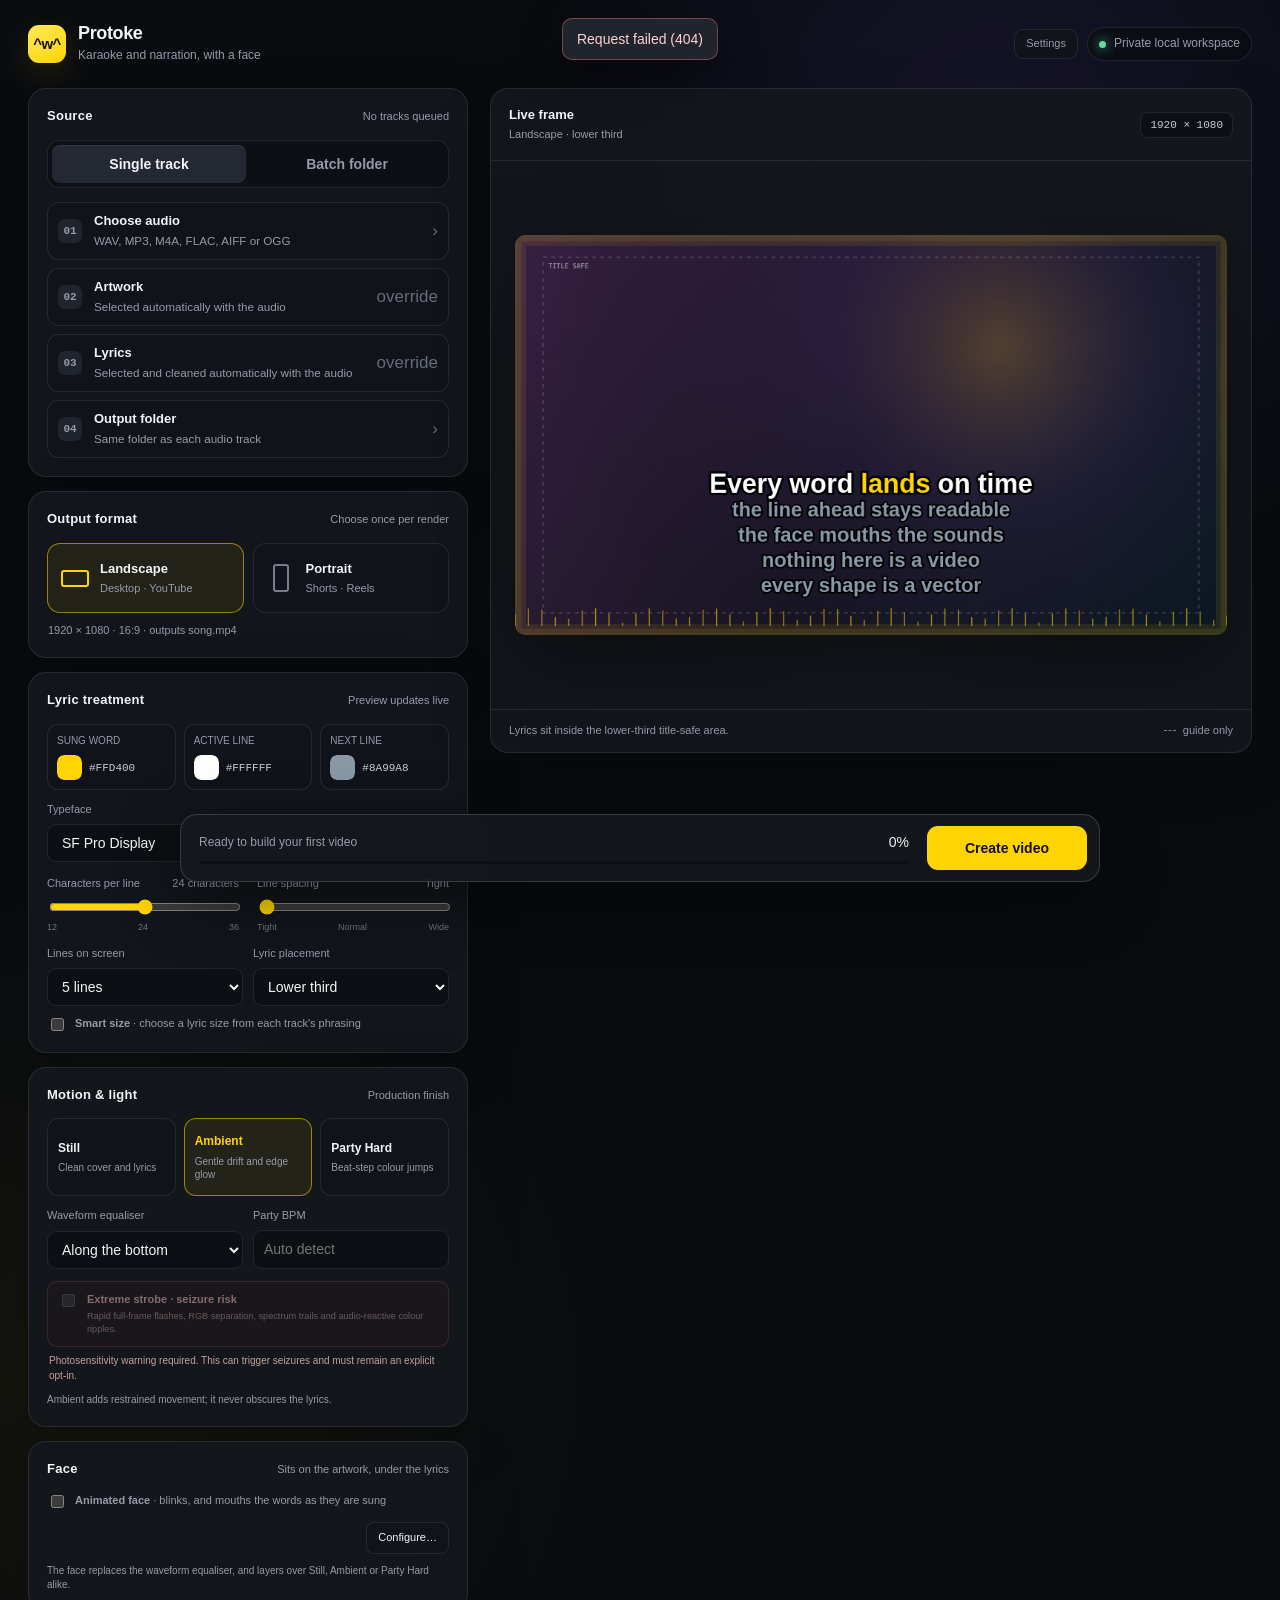
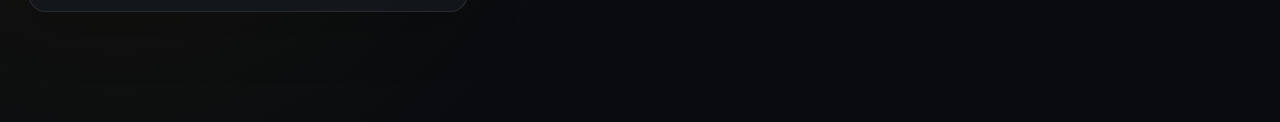
==== commit 7bbcf242: "Give Protoke its own project page The tool now has a repository of its own, so it gets a page of its" ====
--- a/index.html
+++ b/index.html
@@ -16,7 +16,8 @@
   .source-list{display:grid;gap:8px;margin-top:14px}.source-row{width:100%;display:grid;grid-template-columns:26px minmax(0,1fr) auto;align-items:center;gap:10px;min-height:58px;padding:9px 10px;text-align:left;cursor:pointer;border:1px solid var(--edge);border-radius:12px;background:var(--panel2)}.source-row:hover{border-color:var(--edge2);background:#151922}.step{width:24px;height:24px;display:grid;place-items:center;border-radius:7px;color:var(--muted);background:#20242d;font:700 11px/1 ui-monospace,monospace}.source-copy{min-width:0}.source-copy strong{display:block;font-size:13px}.source-copy small{display:block;color:var(--muted);overflow:hidden;white-space:nowrap;text-overflow:ellipsis;margin-top:2px}.chevron{color:#666c78;font-size:17px}.file-list{display:none;margin:-1px 8px 4px 36px;color:var(--muted);font:11px/1.55 ui-monospace,monospace;max-height:76px;overflow:auto}.file-list.visible{display:block}
   .source-row.done{border-color:rgba(98,220,160,.24);background:rgba(98,220,160,.045)}.source-row.done .step{color:#07140e;background:var(--green)}.source-row.done .source-copy strong{color:#dff9ec}.source-row.done .chevron{font-size:10px;color:var(--green)}
   .format-grid{display:grid;grid-template-columns:1fr 1fr;gap:9px}.format-card{display:grid;grid-template-columns:30px minmax(0,1fr);gap:10px;align-items:center;min-height:70px;padding:12px;text-align:left;cursor:pointer;border:1px solid var(--edge);border-radius:13px;background:var(--panel2);transition:.16s ease}.format-card:hover{border-color:var(--edge2)}.format-card[aria-pressed="true"]{border-color:rgba(255,212,0,.55);background:rgba(255,212,0,.07)}.frame-icon{border:2px solid currentColor;border-radius:3px;color:#777d8b;justify-self:center}.frame-icon.landscape{width:28px;height:17px}.frame-icon.portrait{width:16px;height:28px}.format-card[aria-pressed="true"] .frame-icon{color:var(--accent)}.format-card strong,.format-card small{display:block}.format-card strong{font-size:13px}.format-card small{color:var(--muted);margin-top:2px;font-size:11px}.format-meta{margin:10px 1px 0;color:var(--muted);font-size:11px}
-  .settings-grid{display:grid;grid-template-columns:repeat(3,1fr);gap:8px}.color-control{border:1px solid var(--edge);border-radius:11px;background:var(--panel2);padding:9px}.color-control label{display:block;color:var(--muted);font-size:10px;margin-bottom:7px}.color-line{display:flex;align-items:center;gap:7px}input[type="color"]{appearance:none;width:25px;height:25px;padding:0;border:0;border-radius:7px;background:none;cursor:pointer;overflow:hidden}input[type="color"]::-webkit-color-swatch-wrapper{padding:0}input[type="color"]::-webkit-color-swatch{border:0;border-radius:7px}.hex{font:11px ui-monospace,monospace;color:#c9ccd4}.field{display:grid;gap:6px;margin-top:12px}.field label,.range-head{color:var(--muted);font-size:11px}select,input[type="text"],input[type="number"]{width:100%;min-height:38px;color:var(--text);background:#0c0f13;border:1px solid var(--edge);border-radius:9px;padding:8px 10px}.range-row{display:grid;grid-template-columns:1fr 1fr;gap:18px;margin-top:14px}.range-head{display:flex;justify-content:space-between;gap:8px;margin-bottom:5px}input[type="range"]{width:100%;accent-color:var(--accent)}.range-labels{display:flex;justify-content:space-between;color:#707582;font-size:9px}.check{display:flex;gap:8px;align-items:flex-start;color:var(--muted);font-size:11px;margin-top:10px}.check input{accent-color:var(--accent);margin-top:2px}
+  .settings-grid{display:grid;grid-template-columns:repeat(3,1fr);gap:8px}.color-control{border:1px solid var(--edge);border-radius:11px;background:var(--panel2);padding:9px}.color-control label{display:block;color:var(--muted);font-size:10px;margin-bottom:7px}.color-line{display:flex;align-items:center;gap:7px}input[type="color"]{appearance:none;width:25px;height:25px;padding:0;border:0;border-radius:7px;background:none;cursor:pointer;overflow:hidden}input[type="color"]::-webkit-color-swatch-wrapper{padding:0}input[type="color"]::-webkit-color-swatch{border:0;border-radius:7px}.hex{font:11px ui-monospace,monospace;color:#c9ccd4}[hidden]{display:none!important}
+  .field{display:grid;gap:6px;margin-top:12px}.field label,.range-head{color:var(--muted);font-size:11px}select,input[type="text"],input[type="number"]{width:100%;min-height:38px;color:var(--text);background:#0c0f13;border:1px solid var(--edge);border-radius:9px;padding:8px 10px}.range-row{display:grid;grid-template-columns:1fr 1fr;gap:18px;margin-top:14px}.range-head{display:flex;justify-content:space-between;gap:8px;margin-bottom:5px}input[type="range"]{width:100%;accent-color:var(--accent)}.range-labels{display:flex;justify-content:space-between;color:#707582;font-size:9px}.check{display:flex;gap:8px;align-items:flex-start;color:var(--muted);font-size:11px;margin-top:10px}.check input{accent-color:var(--accent);margin-top:2px}
   .layout-grid{display:grid;grid-template-columns:1fr 1fr;gap:10px}.energy-grid{display:grid;grid-template-columns:repeat(3,1fr);gap:8px}.energy-card{min-height:78px;padding:10px;text-align:left;cursor:pointer;border:1px solid var(--edge);border-radius:12px;background:var(--panel2)}.energy-card strong,.energy-card small{display:block}.energy-card strong{font-size:12px}.energy-card small{margin-top:4px;color:var(--muted);font-size:10px;line-height:1.35}.energy-card[aria-pressed="true"]{border-color:rgba(255,212,0,.55);background:rgba(255,212,0,.07)}.energy-card[aria-pressed="true"] strong{color:var(--accent)}.visual-fields{display:grid;grid-template-columns:1fr 1fr;gap:10px}.hint{margin:10px 0 0;color:var(--muted);font-size:10px}.field-note{color:#707582;font-size:10px;line-height:1.4}.face-fields{margin-top:4px}
   .scrim{position:fixed;inset:0;background:rgba(4,6,9,.72);backdrop-filter:blur(3px);display:none;z-index:60;align-items:flex-start;justify-content:center;padding:26px 16px;overflow:auto}
   .scrim.open{display:flex}
@@ -242,7 +243,7 @@
   const glow=ctx.createRadialGradient(canvas.width*.68,canvas.height*.28,0,canvas.width*.68,canvas.height*.28,canvas.width*.65);glow.addColorStop(0,'rgba(255,188,91,.26)');glow.addColorStop(.36,'rgba(106,65,178,.13)');glow.addColorStop(1,'rgba(0,0,0,0)');ctx.fillStyle=glow;ctx.fillRect(0,0,canvas.width,canvas.height);
   const extreme=visualMode==='party'&&$('extremeMode').checked;if(visualMode!=='still'){const pulse=extreme?(.24+(fxTick%3)*.07):visualMode==='party'?(.14+(highlighted%4)*.035):.09;ctx.save();ctx.strokeStyle=$('cAccent').value;ctx.globalAlpha=pulse;for(let i=0;i<(extreme?6:3);i++){ctx.lineWidth=4+i*5;ctx.strokeRect(i*4,i*4,canvas.width-i*8,canvas.height-i*8)}ctx.restore()}if(visualMode==='party'){ctx.save();ctx.globalCompositeOperation='screen';ctx.globalAlpha=extreme?(fxTick%2?.10:.30):.08;ctx.fillStyle=`hsl(${((extreme?fxTick:highlighted)*83)%360} 96% 56%)`;ctx.fillRect(0,0,canvas.width,canvas.height);if(extreme){ctx.globalAlpha=.14;ctx.fillStyle='#ff003c';ctx.fillRect(7,0,canvas.width,canvas.height);ctx.fillStyle='#00c8ff';ctx.fillRect(-7,0,canvas.width,canvas.height);const ripple=ctx.createRadialGradient(canvas.width/2,canvas.height/2,0,canvas.width/2,canvas.height/2,Math.max(canvas.width,canvas.height)*.7);ripple.addColorStop(0,'rgba(255,255,255,0)');ripple.addColorStop((fxTick%10)/12,'rgba(255,212,0,.32)');ripple.addColorStop(Math.min(1,(fxTick%10)/12+.08),'rgba(0,0,0,0)');ctx.fillStyle=ripple;ctx.fillRect(0,0,canvas.width,canvas.height)}ctx.restore()}
   ctx.save();ctx.strokeStyle='rgba(255,255,255,.28)';ctx.setLineDash([5,6]);ctx.lineWidth=1;const inset=portrait?30:38,top=portrait?62:30,bottom=portrait?98:30;ctx.strokeRect(inset,top,canvas.width-inset*2,canvas.height-top-bottom);ctx.restore();ctx.fillStyle='rgba(255,255,255,.45)';ctx.font='600 9px ui-monospace,monospace';ctx.textAlign='left';ctx.fillText(portrait?'MOBILE SAFE AREA':'TITLE SAFE',inset+7,top+15);
-  const sample=portrait?[['Never','gonna','give'],['you','up'],['never','gonna','let'],['you','down'],['never','gonna','run']]:[['Never','gonna','give','you','up'],['never','gonna','let','you','down'],['never','gonna','run','around'],['and','desert','you'],['never','make','you','cry']],lines=sample.slice(0,lineCount),inactiveY=position==='center'?canvas.height/2+gap*(lines.length-1)/2:profile.inactive_y*scale;
+  const sample=portrait?[['Every','word'],['lands','on','time'],['the','face'],['mouths','the','sounds'],['drawn','as','vectors']]:[['Every','word','lands','on','time'],['the','line','ahead','stays','readable'],['the','face','mouths','the','sounds'],['nothing','here','is','a','video'],['every','shape','is','a','vector']],lines=sample.slice(0,lineCount),inactiveY=position==='center'?canvas.height/2+gap*(lines.length-1)/2:profile.inactive_y*scale;
   if($('face').checked)drawFace(ctx,canvas);
   const totalWords=lines.reduce((count,line)=>count+line.length,0),activeWord=highlighted%totalWords;let offset=0;
   ctx.textAlign='center';ctx.textBaseline='middle';ctx.lineJoin='round';
